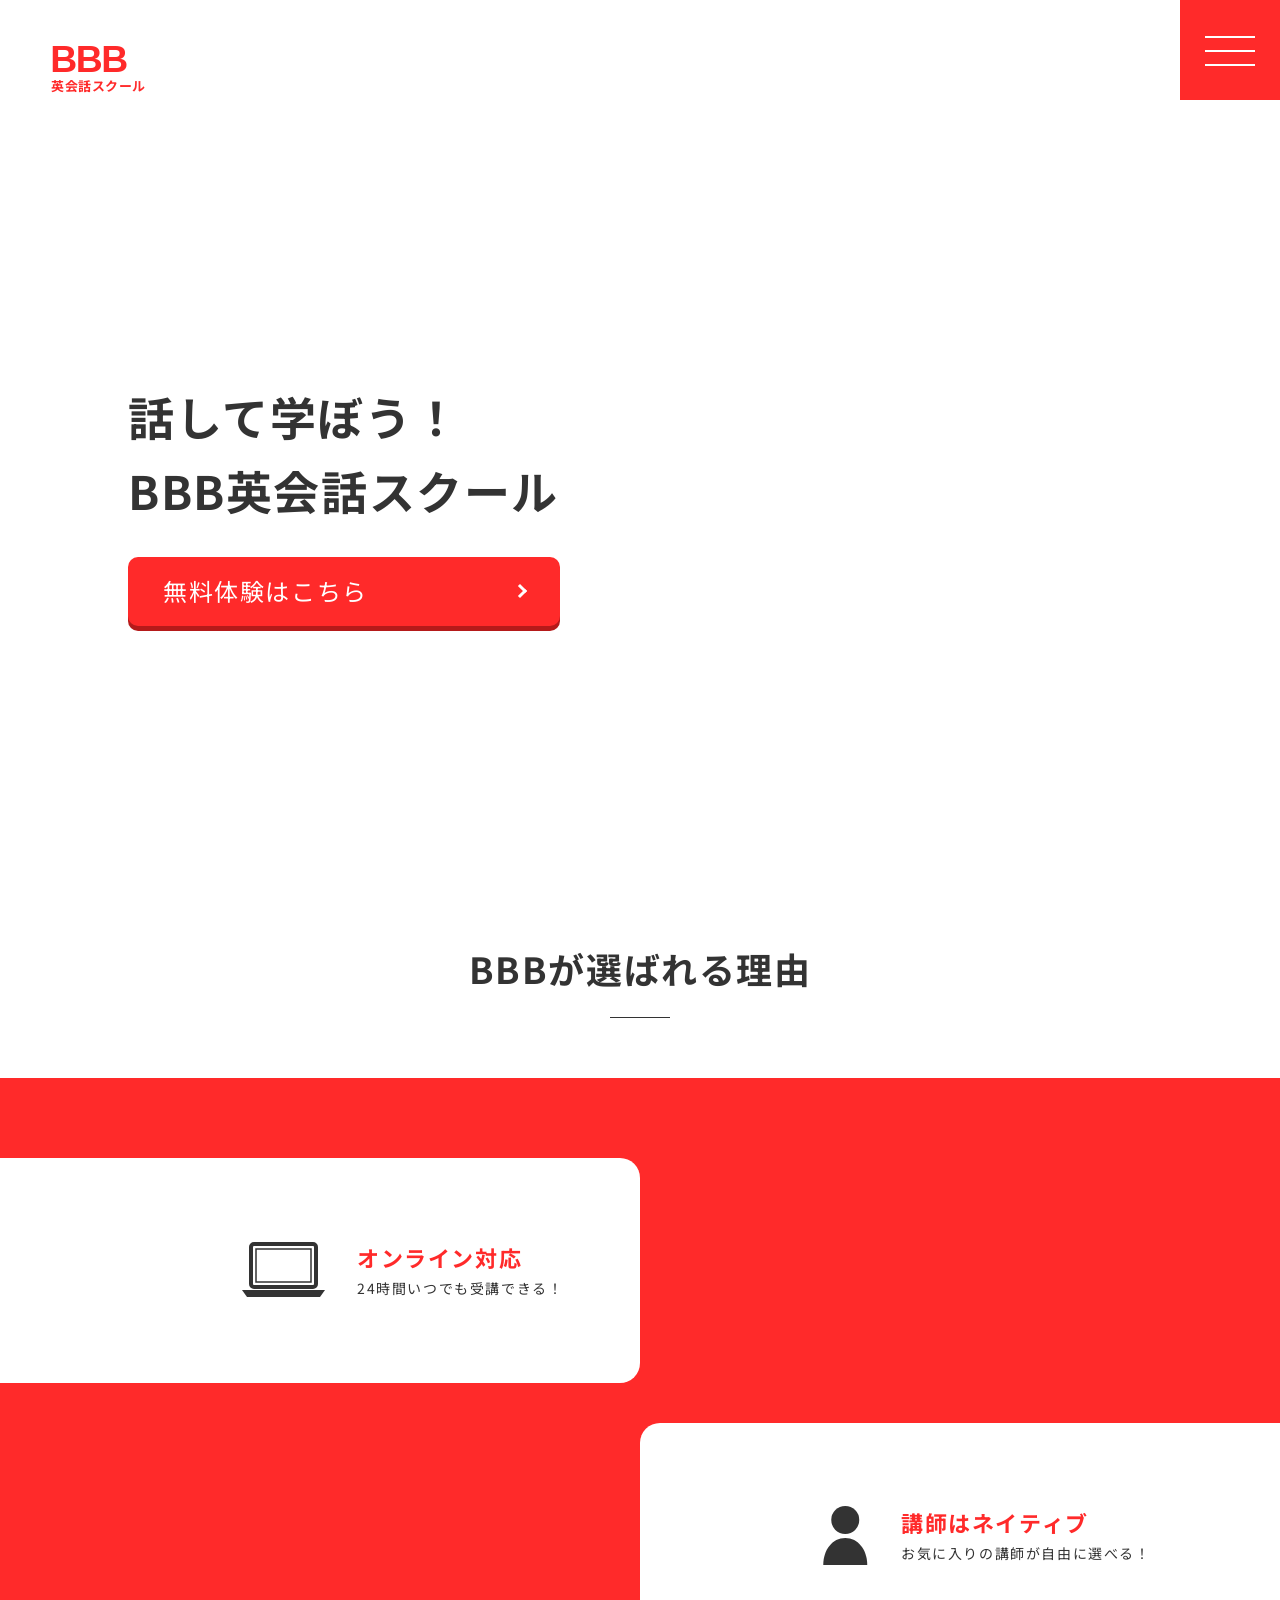
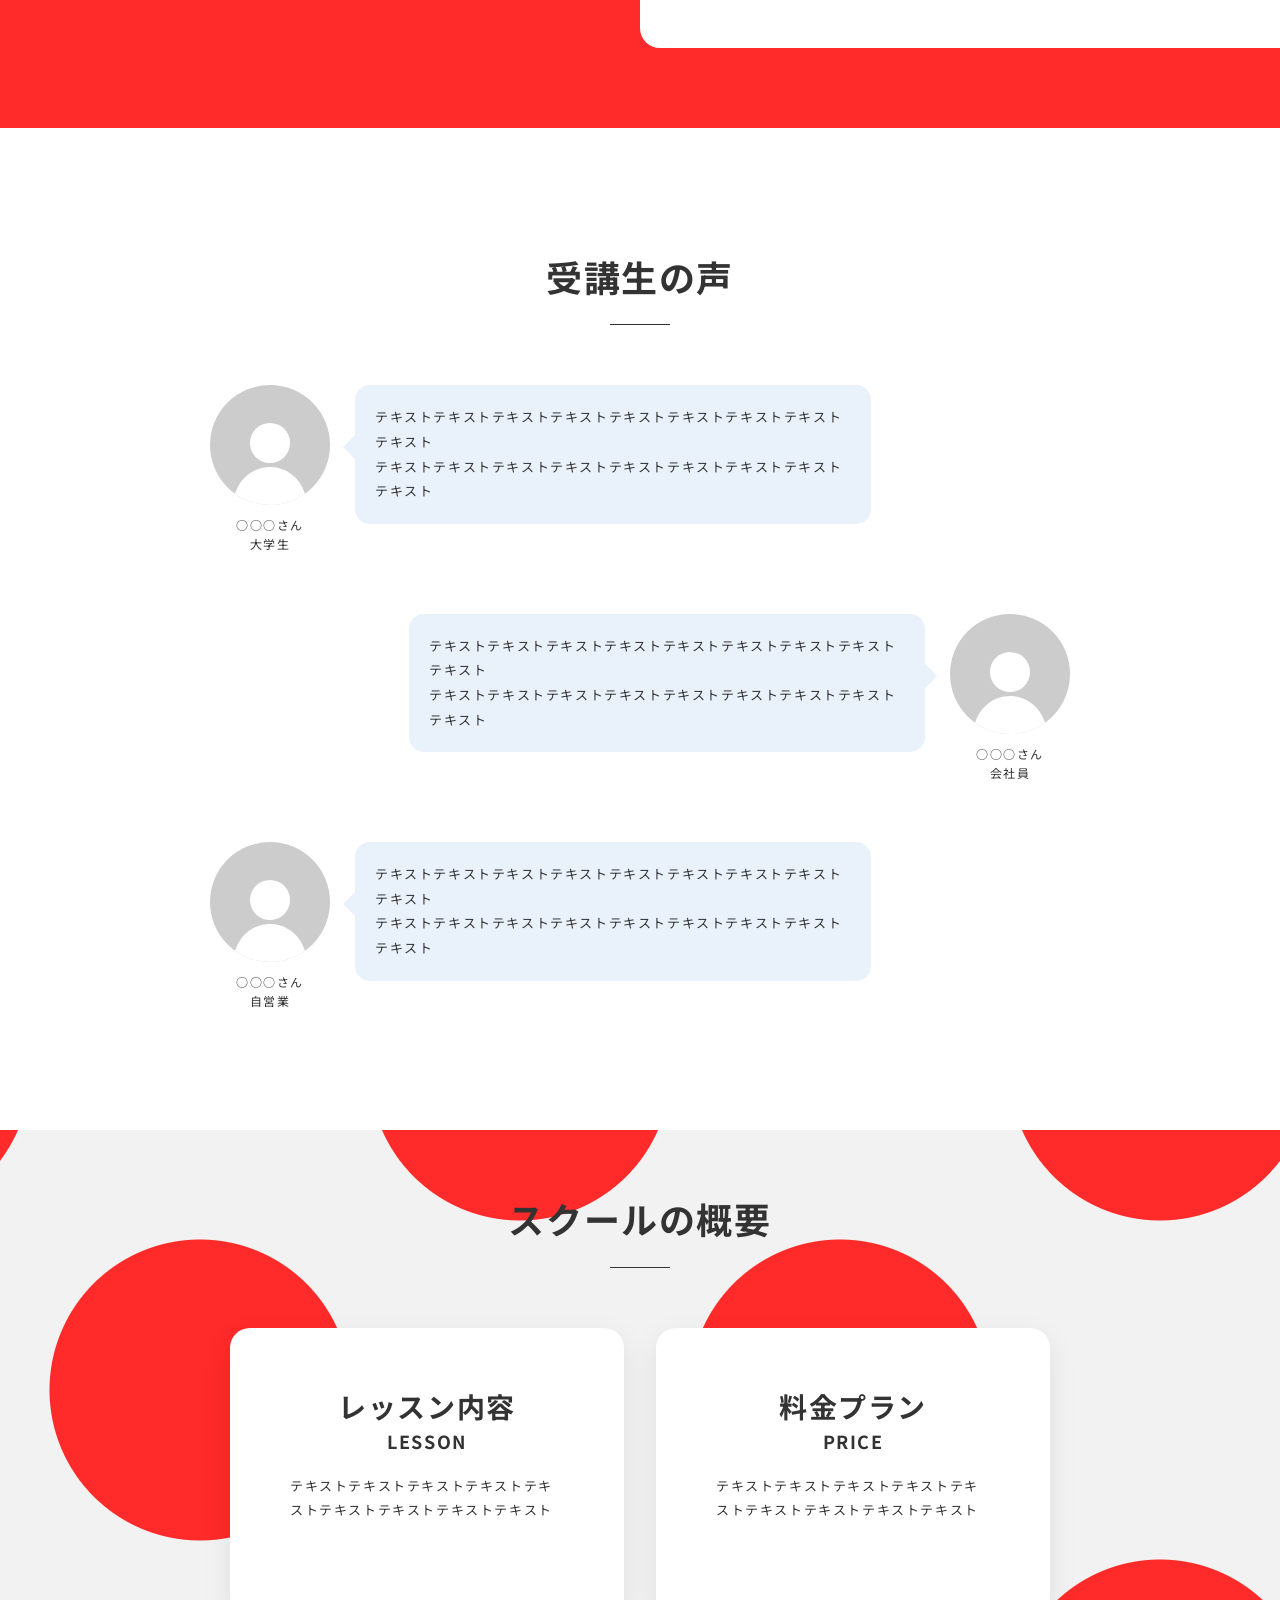
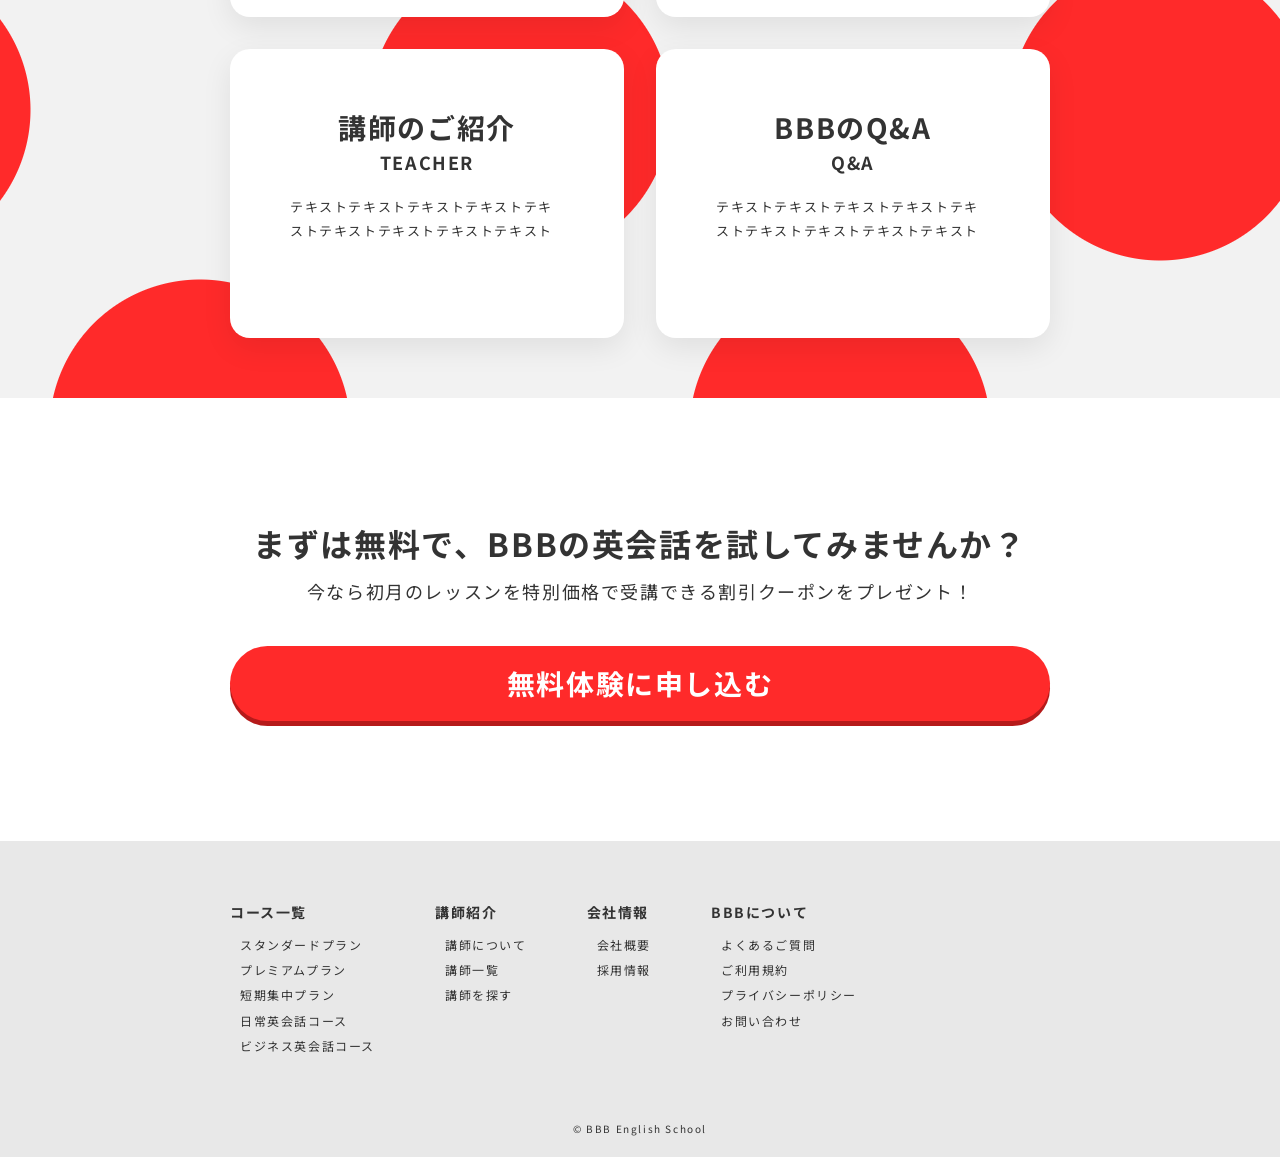
==== eikaiwa.html @ 8617a010 "英会話スクールLP（デザインカンプ再現）を追加" ====
<!DOCTYPE html>
<html lang="ja">
<head>
<meta charset="UTF-8">
<meta name="viewport" content="width=device-width, initial-scale=1.0">
<title>BBB英会話スクール</title>
<meta name="description" content="話して学ぼう！BBB英会話スクール。オンライン対応・講師はネイティブ。まずは無料体験から。">
<link rel="preconnect" href="https://fonts.googleapis.com">
<link href="https://fonts.googleapis.com/css2?family=Noto+Sans+JP:wght@400;700&display=swap" rel="stylesheet">
<link rel="stylesheet" href="eikaiwa.css">
</head>
<body>

<header>
  <h1 class="site-title"><a href="#"><svg class="logo" viewBox="0 0 400 225" aria-label="BBB英会話スクール"><text x="0" y="130" font-family="Arial Black,Arial,sans-serif" font-weight="900" font-size="150" fill="#ff2a2a" letter-spacing="-6">BBB</text><text x="4" y="205" font-family="Noto Sans JP,sans-serif" font-weight="700" font-size="52" fill="#ff2a2a" letter-spacing="2">英会話スクール</text></svg></a></h1>
  <button class="hamburger" id="hamburger" aria-label="メニュー" aria-expanded="false"><span></span><span></span><span></span></button>
  <nav class="nav" id="nav">
    <svg class="logo" viewBox="0 0 400 225" aria-hidden="true"><text x="0" y="130" font-family="Arial Black,Arial,sans-serif" font-weight="900" font-size="150" fill="#fff" letter-spacing="-6">BBB</text><text x="4" y="205" font-family="Noto Sans JP,sans-serif" font-weight="700" font-size="52" fill="#fff" letter-spacing="2">英会話スクール</text></svg>
    <ul>
      <li><a href="#reason">BBBが選ばれる理由</a></li>
      <li><a href="#voice">受講生の声</a></li>
      <li><a href="#summary">スクールの概要</a></li>
    </ul>
    <a class="btn" href="#cta">無料体験に申し込む</a>
  </nav>
</header>

<main>
  <div class="mainvisual">
    <div class="text">
      <p class="title">話して学ぼう！<br>BBB英会話スクール</p>
      <a class="btn" href="#cta">無料体験はこちら</a>
    </div>
    <ul class="fade">
      <li><img src="eikaiwa-mv1.jpg" alt="ホワイトボードの前で笑顔で教える講師"></li>
      <li class="alt2"><img src="eikaiwa-mv1.jpg" alt=""></li>
      <li class="alt3"><img src="eikaiwa-mv1.jpg" alt=""></li>
    </ul>
  </div>

  <section id="reason">
    <h2 class="section-title">BBBが選ばれる理由</h2>
    <div class="bg">
      <div class="slide slide-left">
        <svg viewBox="0 0 174 120" aria-hidden="true"><rect x="22" y="8" width="130" height="86" rx="6" fill="none" stroke="currentColor" stroke-width="8"/><rect x="32" y="18" width="110" height="66" fill="none" stroke="currentColor" stroke-width="3"/><path d="M4 100h166l-10 14H14z"/></svg>
        <p><span class="head">オンライン対応</span><br><span class="sub">24時間いつでも受講できる！</span></p>
      </div>
      <div class="slide slide-right">
        <svg viewBox="0 0 101 120" aria-hidden="true"><circle cx="50" cy="30" r="28"/><path d="M6 120c0-30 18-54 44-54s44 24 44 54z"/></svg>
        <p><span class="head">講師はネイティブ</span><br><span class="sub">お気に入りの講師が自由に選べる！</span></p>
      </div>
    </div>
  </section>

  <section id="voice" class="wrapper">
    <h2 class="section-title">受講生の声</h2>
    <div class="balloon item-left">
      <div class="student"><div class="avatar"><svg viewBox="0 0 90 90"><circle cx="45" cy="28" r="20"/><path d="M8 92c0-22 16-40 37-40s37 18 37 40z"/></svg></div><p class="name">○○○さん<br>大学生</p></div>
      <div class="balloon-text"><p>テキストテキストテキストテキストテキストテキストテキストテキストテキスト<br>テキストテキストテキストテキストテキストテキストテキストテキストテキスト</p></div>
    </div>
    <div class="balloon item-right">
      <div class="student"><div class="avatar"><svg viewBox="0 0 90 90"><circle cx="45" cy="28" r="20"/><path d="M8 92c0-22 16-40 37-40s37 18 37 40z"/></svg></div><p class="name">○○○さん<br>会社員</p></div>
      <div class="balloon-text"><p>テキストテキストテキストテキストテキストテキストテキストテキストテキスト<br>テキストテキストテキストテキストテキストテキストテキストテキストテキスト</p></div>
    </div>
    <div class="balloon item-left">
      <div class="student"><div class="avatar"><svg viewBox="0 0 90 90"><circle cx="45" cy="28" r="20"/><path d="M8 92c0-22 16-40 37-40s37 18 37 40z"/></svg></div><p class="name">○○○さん<br>自営業</p></div>
      <div class="balloon-text"><p>テキストテキストテキストテキストテキストテキストテキストテキストテキスト<br>テキストテキストテキストテキストテキストテキストテキストテキストテキスト</p></div>
    </div>
  </section>

  <section id="summary">
    <div class="wrapper">
      <h2 class="section-title">スクールの概要</h2>
      <ul class="menu">
        <li><h3 class="menu-title"><span class="ja">レッスン内容</span><span class="en">LESSON</span></h3><p>テキストテキストテキストテキストテキストテキストテキストテキストテキスト</p></li>
        <li><h3 class="menu-title"><span class="ja">料金プラン</span><span class="en">PRICE</span></h3><p>テキストテキストテキストテキストテキストテキストテキストテキストテキスト</p></li>
        <li><h3 class="menu-title"><span class="ja">講師のご紹介</span><span class="en">TEACHER</span></h3><p>テキストテキストテキストテキストテキストテキストテキストテキストテキスト</p></li>
        <li><h3 class="menu-title"><span class="ja">BBBのQ&amp;A</span><span class="en">Q&amp;A</span></h3><p>テキストテキストテキストテキストテキストテキストテキストテキストテキスト</p></li>
      </ul>
    </div>
  </section>

  <section id="cta">
    <div class="wrapper">
      <p class="title">まずは無料で、BBBの英会話を試してみませんか？</p>
      <p class="catchphrase">今なら初月のレッスンを特別価格で受講できる割引クーポンをプレゼント！</p>
      <a class="btn" href="#">無料体験に申し込む</a>
    </div>
  </section>
</main>

<footer>
  <div class="wrapper">
    <ul class="inner">
      <li class="col"><p class="col-title">コース一覧</p><ul><li><a href="#">スタンダードプラン</a></li><li><a href="#">プレミアムプラン</a></li><li><a href="#">短期集中プラン</a></li><li><a href="#">日常英会話コース</a></li><li><a href="#">ビジネス英会話コース</a></li></ul></li>
      <li class="col"><p class="col-title">講師紹介</p><ul><li><a href="#">講師について</a></li><li><a href="#">講師一覧</a></li><li><a href="#">講師を探す</a></li></ul></li>
      <li class="col"><p class="col-title">会社情報</p><ul><li><a href="#">会社概要</a></li><li><a href="#">採用情報</a></li></ul></li>
      <li class="col"><p class="col-title">BBBについて</p><ul><li><a href="#">よくあるご質問</a></li><li><a href="#">ご利用規約</a></li><li><a href="#">プライバシーポリシー</a></li><li><a href="#">お問い合わせ</a></li></ul></li>
    </ul>
    <small class="copyright">© BBB English School</small>
  </div>
</footer>

<script>
(function(){
  var h=document.getElementById('hamburger'),n=document.getElementById('nav');
  function toggle(f){var o=f===undefined?!n.classList.contains('open'):f;n.classList.toggle('open',o);h.classList.toggle('open',o);h.setAttribute('aria-expanded',o);document.body.style.overflow=o?'hidden':''}
  h.addEventListener('click',function(){toggle()});
  n.querySelectorAll('a').forEach(function(a){a.addEventListener('click',function(){toggle(false)})});
  // 画像が無い場合は前の画像で代用（スライドショーを止めない）
  // スクロールで表示（inview）
  var io=new IntersectionObserver(function(es){es.forEach(function(e){if(e.isIntersecting){e.target.classList.add('in');io.unobserve(e.target)}})},{threshold:.3});
  document.querySelectorAll('.balloon').forEach(function(el){io.observe(el)});
  var io2=new IntersectionObserver(function(es){es.forEach(function(e){if(e.isIntersecting){e.target.querySelectorAll('.slide').forEach(function(s){s.classList.add('in')});io2.unobserve(e.target)}})},{threshold:.2});
  io2.observe(document.querySelector('#reason .bg'));
})();
</script>
</body>
</html>
---- eikaiwa.css ----
/* ===== base ===== */
:root{
  --red:#ff2a2a;--ink:#333;--gray:#e8e8e8;--pale:#e9f1fb;--white:#fff;
  --w:860px;
}
*,*::before,*::after{box-sizing:border-box;margin:0;padding:0}
html{scroll-behavior:smooth}
body{font-family:"Noto Sans JP","Hiragino Kaku Gothic ProN","Yu Gothic","Meiryo",sans-serif;color:var(--ink);font-size:16px;letter-spacing:.1em;line-height:1.6;background:#fff;overflow-x:hidden}
img{max-width:100%;height:auto;vertical-align:bottom}
a{color:inherit;text-decoration:none}
ul{list-style:none}
.wrapper{max-width:var(--w);margin:0 auto;padding:0 20px}
.section-title{font-size:36px;font-weight:700;text-align:center;line-height:1.6;margin-bottom:60px;position:relative;padding-bottom:20px}
.section-title::after{content:"";position:absolute;left:50%;bottom:0;width:60px;height:1px;background:var(--ink);transform:translateX(-50%)}

/* ===== header ===== */
header{position:absolute;top:0;left:0;width:100%;height:100px;padding:40px 0 0 50px;z-index:10}
.site-title{width:100px;line-height:1}
.site-title a{display:block}
.logo{display:block;width:100px;height:56px}
.hamburger{position:fixed;top:0;right:0;width:100px;height:100px;background:var(--red);z-index:30;cursor:pointer;border:0}
.hamburger span{position:absolute;left:25px;width:50px;height:2px;background:#fff;transition:.3s}
.hamburger span:nth-child(1){top:36px}
.hamburger span:nth-child(2){top:50px}
.hamburger span:nth-child(3){top:64px}
.hamburger.open span:nth-child(1){top:50px;transform:rotate(45deg)}
.hamburger.open span:nth-child(2){opacity:0}
.hamburger.open span:nth-child(3){top:50px;transform:rotate(-45deg)}
.nav{position:fixed;inset:0;background:var(--red);z-index:20;display:flex;flex-direction:column;align-items:center;justify-content:center;opacity:0;visibility:hidden;transition:.4s}
.nav.open{opacity:1;visibility:visible}
.nav .logo{position:absolute;top:40px;left:50px}
.nav li{margin:10px 0}
.nav li a{color:#fff;font-weight:700;font-size:16px;position:relative;padding-bottom:4px}
.nav li a::after{content:"";position:absolute;left:0;bottom:0;width:100%;height:1px;background:#fff;transform:scaleX(0);transition:.3s;transform-origin:left}
.nav li a:hover::after{transform:scaleX(1)}
.nav .btn{margin-top:30px;width:250px;padding:15px 0;border:1px solid #fff;color:#fff;font-weight:700;text-align:center;transition:.3s}
.nav .btn:hover{background:#fff;color:var(--red)}

/* ===== main visual ===== */
.mainvisual{position:relative;height:720px;margin-top:100px}
.mainvisual .fade{position:absolute;top:0;right:0;width:75%;height:100%;overflow:hidden}
.mainvisual .fade li{position:absolute;inset:0;opacity:0;animation:fade 15s infinite}
.mainvisual .fade li:nth-child(2){animation-delay:5s}
.mainvisual .fade li:nth-child(3){animation-delay:10s}
.mainvisual .fade img{width:100%;height:100%;object-fit:cover;-webkit-mask-image:linear-gradient(90deg,transparent,#000 15%,#000 100%);mask-image:linear-gradient(90deg,transparent,#000 15%,#000 100%)}
.mainvisual .fade .alt2 img{transform:scale(1.12);object-position:30% 40%}
.mainvisual .fade .alt3 img{transform:scale(1.25);object-position:70% 20%}
@keyframes fade{0%{opacity:0}8%{opacity:1}33%{opacity:1}41%{opacity:0}100%{opacity:0}}
.mainvisual .text{position:absolute;left:10%;top:280px;width:432px;z-index:2}
.mainvisual .title{font-size:46px;font-weight:700;line-height:1.6;margin-bottom:30px;text-shadow:0 0 12px rgba(255,255,255,.9),0 0 30px rgba(255,255,255,.9)}
.mainvisual .btn{display:flex;align-items:center;justify-content:center;gap:24px;width:100%;padding:15px 35px;background:var(--red);color:#fff;font-size:24px;border-radius:10px;box-shadow:0 5px 0 #b51a1a;transition:.2s}
.mainvisual .btn::after{content:"";width:10px;height:10px;border-top:3px solid #fff;border-right:3px solid #fff;transform:rotate(45deg);margin-left:auto}
.mainvisual .btn:hover{transform:translateY(3px);box-shadow:0 2px 0 #b51a1a}

/* ===== reason ===== */
#reason{padding-top:120px}
#reason .bg{background:var(--red);padding:80px 0;overflow:hidden}
.slide{background:#fff;width:50%;height:225px;display:flex;align-items:center;gap:30px;padding:0 40px}
.slide-left{border-radius:0 20px 20px 0;padding-left:calc(50% - 400px);margin-right:auto;transform:translateX(-100%);opacity:0}
.slide-right{border-radius:20px 0 0 20px;padding-left:180px;margin-left:auto;margin-top:40px;transform:translateX(100%);opacity:0}
.slide.in{transform:none;opacity:1;transition:transform 1s cubic-bezier(.2,.8,.2,1),opacity .8s}
.slide svg{flex:0 0 87px;height:60px;fill:var(--ink)}
.slide-right svg{flex-basis:51px}
.slide .head{font-size:22px;font-weight:700;color:var(--red);line-height:1.6}
.slide .sub{font-size:14px}

/* ===== voice ===== */
#voice{padding:120px 0}
.balloon{display:flex;align-items:flex-start;gap:25px;margin-bottom:60px}
.balloon:last-child{margin-bottom:0}
.item-right{flex-direction:row-reverse}
.student{flex:0 0 120px;text-align:center}
.student .avatar{width:120px;height:120px;border-radius:50%;background:#ccc;display:flex;align-items:flex-end;justify-content:center;overflow:hidden}
.student .avatar svg{width:90px;height:90px;fill:#fff}
.student .name{font-size:12px;line-height:1.6;margin-top:10px}
.balloon-text{position:relative;background:var(--pale);border-radius:15px;padding:20px;width:516px;max-width:100%;transform:scale(.6);opacity:0;transform-origin:left center}
.item-right .balloon-text{transform-origin:right center}
.balloon-text::before{content:"";position:absolute;top:50px;left:-24px;border:12px solid transparent;border-right-color:var(--pale)}
.item-right .balloon-text::before{left:auto;right:-24px;border-right-color:transparent;border-left-color:var(--pale)}
.balloon-text p{font-size:13px;line-height:1.9}
.balloon.in .balloon-text{transform:none;opacity:1;transition:transform .6s cubic-bezier(.3,1.5,.4,1),opacity .4s}

/* ===== summary ===== */
#summary{padding:60px 0;background-color:#f2f2f2;
 background-image:radial-gradient(circle at 50% 50%,var(--red) 0 150px,transparent 151px),radial-gradient(circle at 50% 50%,var(--red) 0 150px,transparent 151px);
 background-size:640px 640px,640px 640px;background-position:-120px -60px,200px 260px}
.menu{display:grid;grid-template-columns:1fr 1fr;gap:32px}
.menu li{background:#fff;border-radius:20px;padding:60px;min-height:289px;box-shadow:0 10px 30px rgba(0,0,0,.08)}
.menu-title{text-align:center;margin-bottom:20px;line-height:1.3}
.menu-title .ja{display:block;font-size:28px;font-weight:700}
.menu-title .en{display:block;font-size:18px;font-weight:700;margin-top:6px}
.menu p{font-size:13px;line-height:1.9}

/* ===== cta ===== */
#cta{padding:120px 0}
#cta .title{font-size:32px;font-weight:700;text-align:center;line-height:1.6}
#cta .catchphrase{font-size:18px;text-align:center;margin:8px 0 40px}
#cta .btn{display:block;background:var(--red);color:#fff;font-size:28px;font-weight:700;text-align:center;padding:15px;border-radius:40px;box-shadow:0 5px 0 #b51a1a;transition:.2s}
#cta .btn:hover{transform:translateY(3px);box-shadow:0 2px 0 #b51a1a}

/* ===== footer ===== */
footer{background:var(--gray);padding:60px 0 20px}
footer .inner{display:flex;gap:60px;flex-wrap:wrap}
footer .col-title{font-size:14px;font-weight:700;margin-bottom:12px}
footer .col li{font-size:12px;margin-bottom:6px;padding-left:10px}
footer .col li a:hover{text-decoration:underline}
footer .copyright{display:block;text-align:center;font-size:10px;margin-top:60px}

/* ===== responsive ===== */
@media (max-width:960px){
  .slide-left{padding-left:40px}
  .slide-right{padding-left:60px}
}
@media (max-width:767px){
  body{letter-spacing:.05em}
  header{padding:20px 0 0 20px;height:80px}
  .hamburger{width:70px;height:70px}
  .hamburger span{left:17px;width:36px}
  .hamburger span:nth-child(1){top:24px}.hamburger span:nth-child(2){top:35px}.hamburger span:nth-child(3){top:46px}
  .hamburger.open span:nth-child(1),.hamburger.open span:nth-child(3){top:35px}
  .nav .logo{top:20px;left:20px}
  .section-title{font-size:26px;margin-bottom:40px}
  .mainvisual{height:auto;margin-top:80px;padding-bottom:40px}
  .mainvisual .fade{position:relative;width:100%;height:240px}
  .mainvisual .fade img{mask-image:none;-webkit-mask-image:none}
  .mainvisual .text{position:static;width:auto;padding:24px 20px 0}
  .mainvisual .title{font-size:28px;margin-bottom:20px;text-shadow:none}
  .mainvisual .btn{font-size:18px;padding:14px 24px}
  #reason{padding-top:60px}
  #reason .bg{padding:40px 0}
  .slide{width:88%;height:auto;padding:24px 20px;gap:18px}
  .slide-left{padding-left:20px}
  .slide-right{padding-left:20px;margin-top:24px}
  .slide svg{flex-basis:56px;height:44px}
  .slide-right svg{flex-basis:36px}
  .slide .head{font-size:18px}
  #voice{padding:60px 0}
  .balloon{gap:14px;margin-bottom:36px}
  .student{flex-basis:70px}
  .student .avatar{width:70px;height:70px}
  .student .avatar svg{width:52px;height:52px}
  .student .name{font-size:10px}
  .balloon-text{padding:14px}
  .balloon-text::before{top:24px}
  #summary{background-size:360px 360px,360px 360px;background-position:-90px -40px,90px 140px;background-image:radial-gradient(circle at 50% 50%,var(--red) 0 80px,transparent 81px),radial-gradient(circle at 50% 50%,var(--red) 0 80px,transparent 81px);padding:40px 0}
  .menu{grid-template-columns:1fr;gap:20px}
  .menu li{padding:36px 28px;min-height:0}
  .menu-title .ja{font-size:22px}
  #cta{padding:60px 0}
  #cta .title{font-size:20px}
  #cta .catchphrase{font-size:13px}
  #cta .btn{font-size:18px}
  footer .inner{gap:24px 32px}
  footer .col{width:calc(50% - 16px)}
}
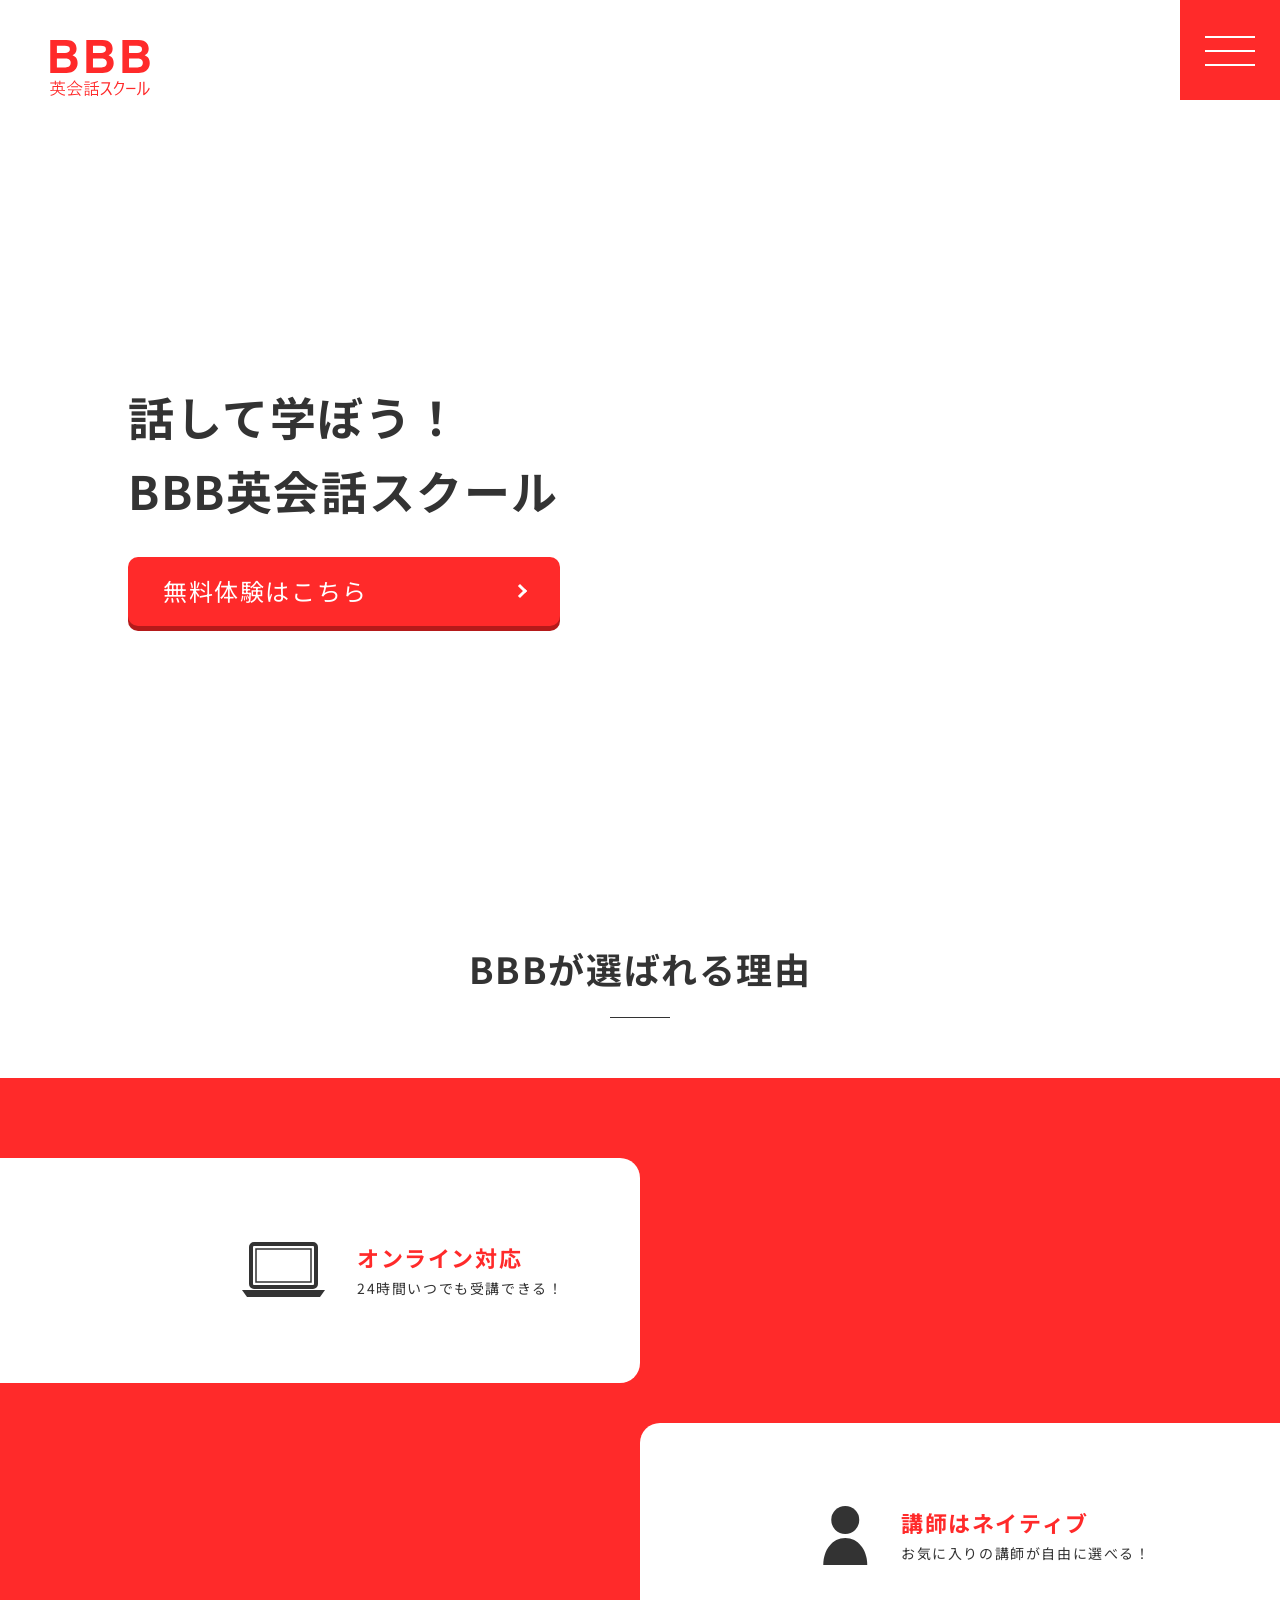
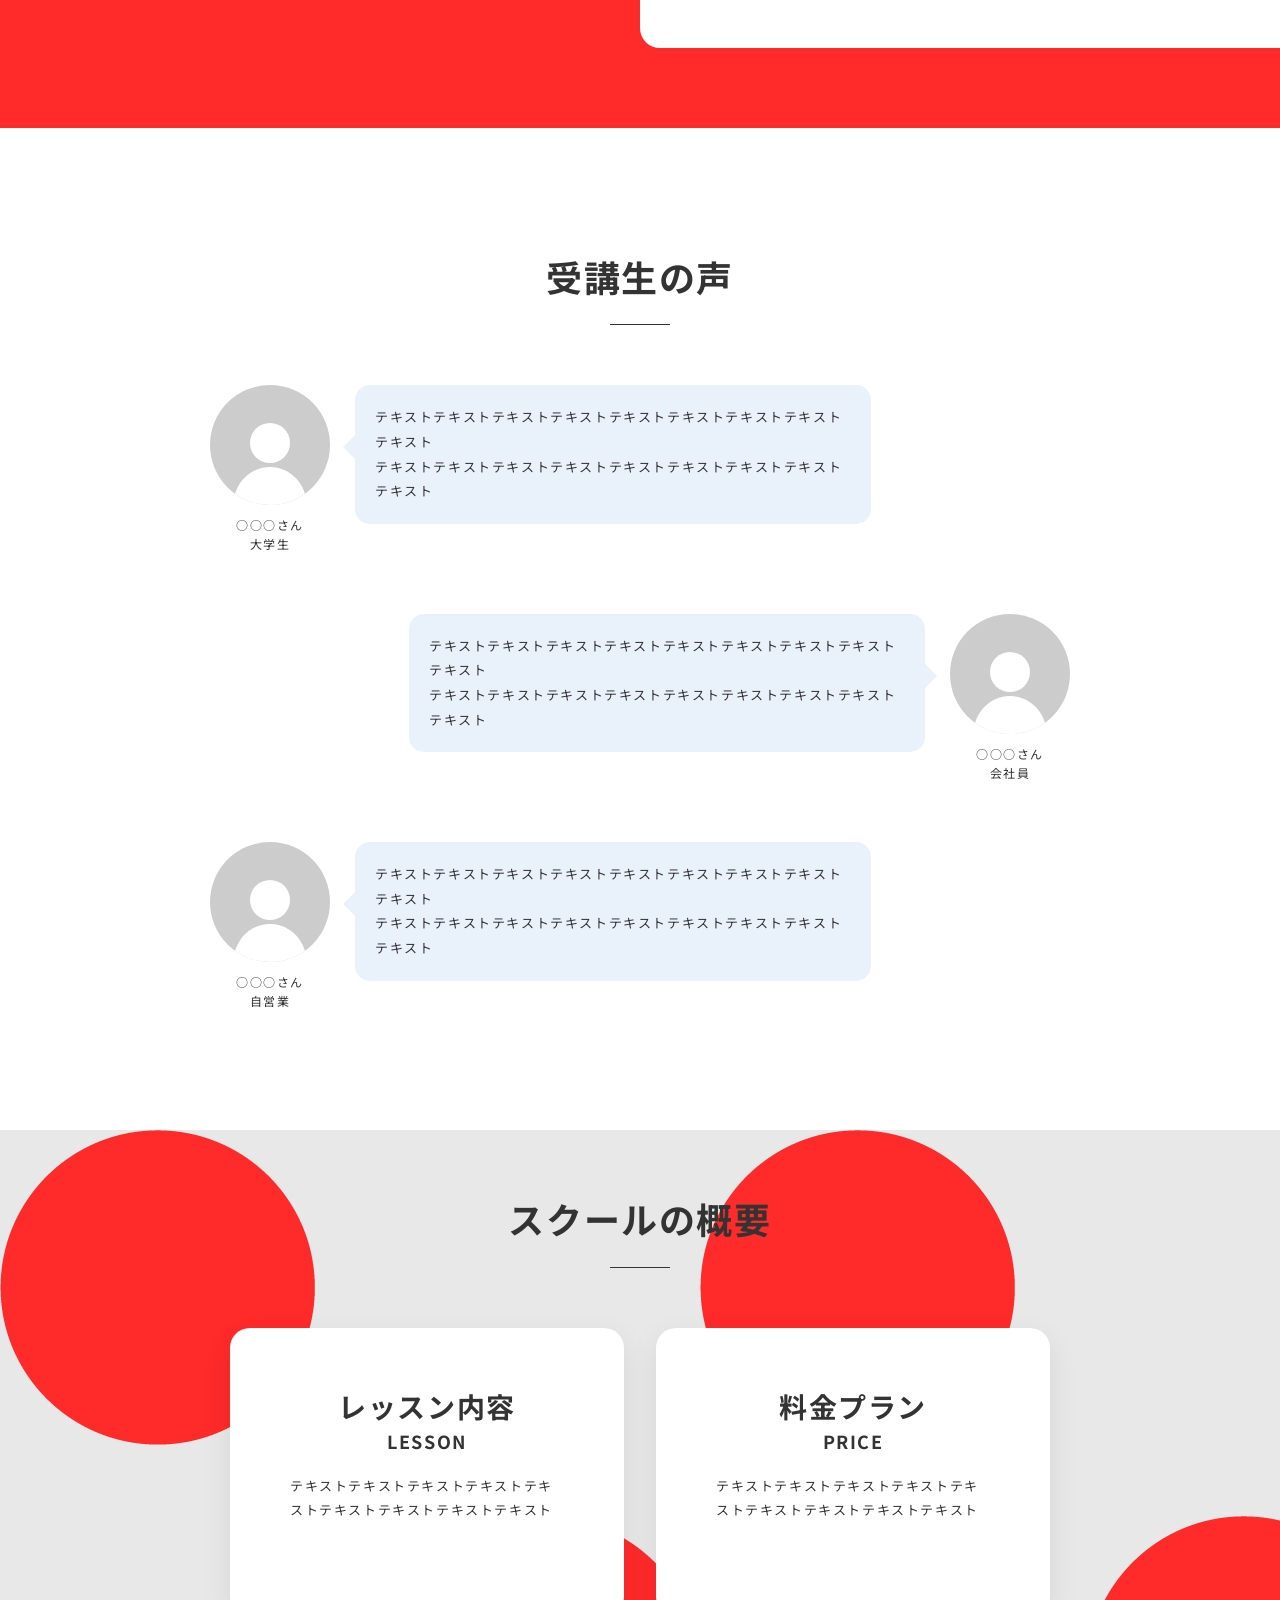
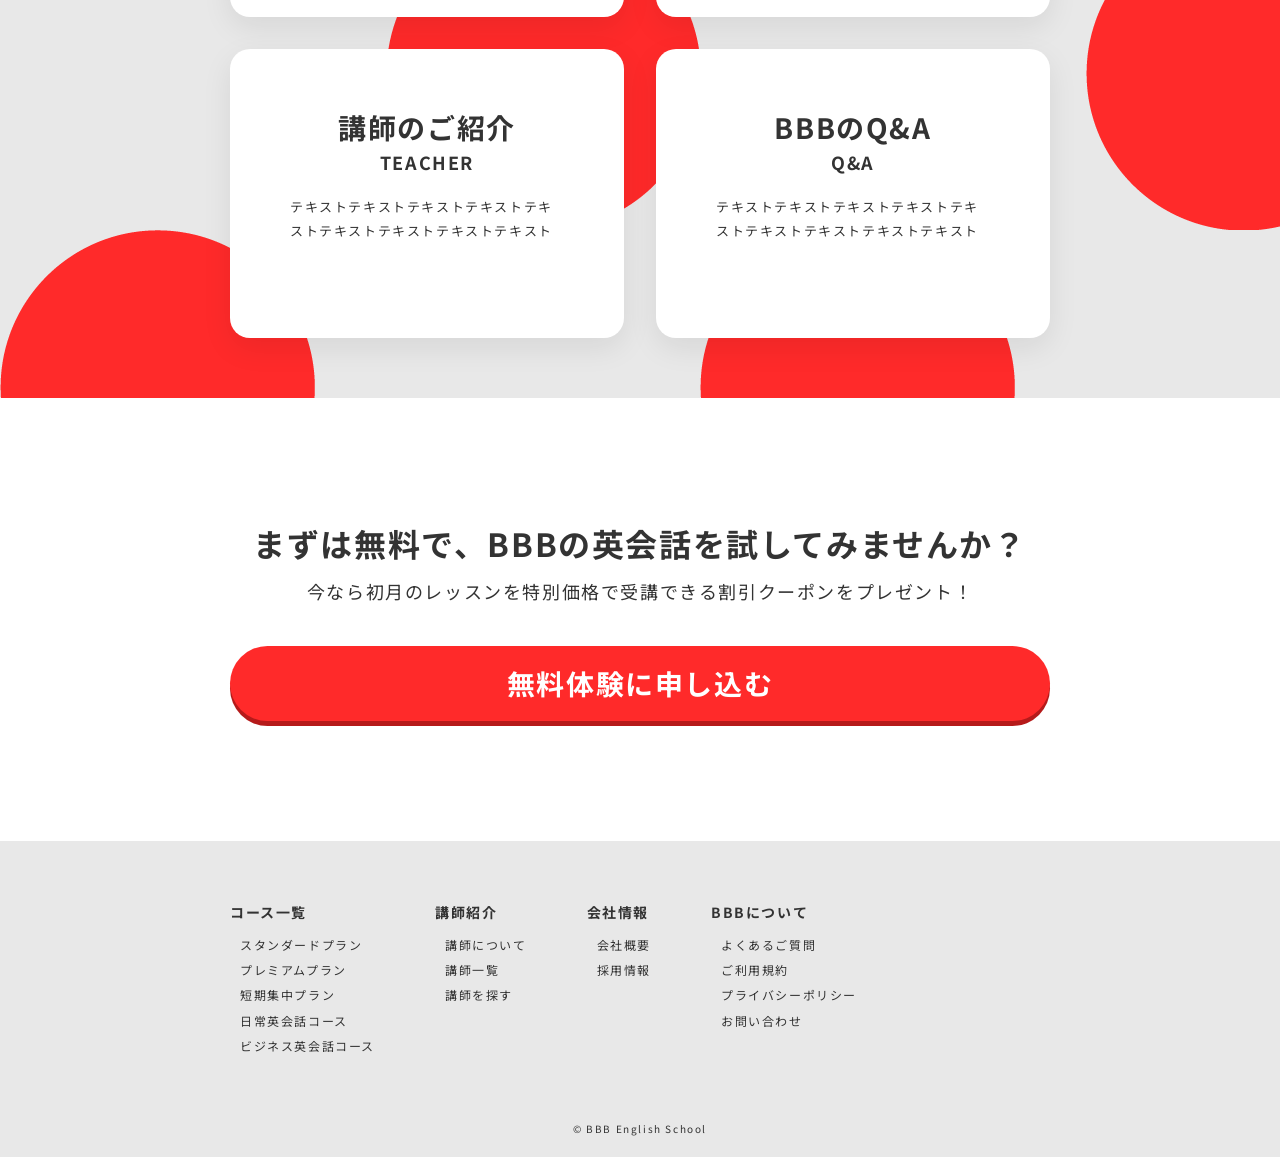
==== commit e0d9e2e7: "英会話LP：写真3枚・ロゴ・背景を本物に差し替え" ====
--- a/eikaiwa.html
+++ b/eikaiwa.html
@@ -12,10 +12,10 @@
 <body>
 
 <header>
-  <h1 class="site-title"><a href="#"><svg class="logo" viewBox="0 0 400 225" aria-label="BBB英会話スクール"><text x="0" y="130" font-family="Arial Black,Arial,sans-serif" font-weight="900" font-size="150" fill="#ff2a2a" letter-spacing="-6">BBB</text><text x="4" y="205" font-family="Noto Sans JP,sans-serif" font-weight="700" font-size="52" fill="#ff2a2a" letter-spacing="2">英会話スクール</text></svg></a></h1>
+  <h1 class="site-title"><a href="#"><img class="logo" src="eikaiwa-logo-r.svg" alt="BBB英会話スクール"></a></h1>
   <button class="hamburger" id="hamburger" aria-label="メニュー" aria-expanded="false"><span></span><span></span><span></span></button>
   <nav class="nav" id="nav">
-    <svg class="logo" viewBox="0 0 400 225" aria-hidden="true"><text x="0" y="130" font-family="Arial Black,Arial,sans-serif" font-weight="900" font-size="150" fill="#fff" letter-spacing="-6">BBB</text><text x="4" y="205" font-family="Noto Sans JP,sans-serif" font-weight="700" font-size="52" fill="#fff" letter-spacing="2">英会話スクール</text></svg>
+    <img class="logo" src="eikaiwa-logo-w.svg" alt="">
     <ul>
       <li><a href="#reason">BBBが選ばれる理由</a></li>
       <li><a href="#voice">受講生の声</a></li>
@@ -33,8 +33,8 @@
     </div>
     <ul class="fade">
       <li><img src="eikaiwa-mv1.jpg" alt="ホワイトボードの前で笑顔で教える講師"></li>
-      <li class="alt2"><img src="eikaiwa-mv1.jpg" alt=""></li>
-      <li class="alt3"><img src="eikaiwa-mv1.jpg" alt=""></li>
+      <li><img src="eikaiwa-mainvisual2.jpg" alt="黒板に英文を書く受講生"></li>
+      <li><img src="eikaiwa-mainvisual3.jpg" alt="オンラインレッスンの様子"></li>
     </ul>
   </div>
 
--- a/eikaiwa.css
+++ b/eikaiwa.css
@@ -43,8 +43,6 @@
 .mainvisual .fade li:nth-child(2){animation-delay:5s}
 .mainvisual .fade li:nth-child(3){animation-delay:10s}
 .mainvisual .fade img{width:100%;height:100%;object-fit:cover;-webkit-mask-image:linear-gradient(90deg,transparent,#000 15%,#000 100%);mask-image:linear-gradient(90deg,transparent,#000 15%,#000 100%)}
-.mainvisual .fade .alt2 img{transform:scale(1.12);object-position:30% 40%}
-.mainvisual .fade .alt3 img{transform:scale(1.25);object-position:70% 20%}
 @keyframes fade{0%{opacity:0}8%{opacity:1}33%{opacity:1}41%{opacity:0}100%{opacity:0}}
 .mainvisual .text{position:absolute;left:10%;top:280px;width:432px;z-index:2}
 .mainvisual .title{font-size:46px;font-weight:700;line-height:1.6;margin-bottom:30px;text-shadow:0 0 12px rgba(255,255,255,.9),0 0 30px rgba(255,255,255,.9)}
@@ -81,9 +79,7 @@
 .balloon.in .balloon-text{transform:none;opacity:1;transition:transform .6s cubic-bezier(.3,1.5,.4,1),opacity .4s}
 
 /* ===== summary ===== */
-#summary{padding:60px 0;background-color:#f2f2f2;
- background-image:radial-gradient(circle at 50% 50%,var(--red) 0 150px,transparent 151px),radial-gradient(circle at 50% 50%,var(--red) 0 150px,transparent 151px);
- background-size:640px 640px,640px 640px;background-position:-120px -60px,200px 260px}
+#summary{padding:60px 0;background:url(eikaiwa-bg.gif)}
 .menu{display:grid;grid-template-columns:1fr 1fr;gap:32px}
 .menu li{background:#fff;border-radius:20px;padding:60px;min-height:289px;box-shadow:0 10px 30px rgba(0,0,0,.08)}
 .menu-title{text-align:center;margin-bottom:20px;line-height:1.3}
@@ -142,7 +138,7 @@
   .student .name{font-size:10px}
   .balloon-text{padding:14px}
   .balloon-text::before{top:24px}
-  #summary{background-size:360px 360px,360px 360px;background-position:-90px -40px,90px 140px;background-image:radial-gradient(circle at 50% 50%,var(--red) 0 80px,transparent 81px),radial-gradient(circle at 50% 50%,var(--red) 0 80px,transparent 81px);padding:40px 0}
+  #summary{background-size:360px 360px;padding:40px 0}
   .menu{grid-template-columns:1fr;gap:20px}
   .menu li{padding:36px 28px;min-height:0}
   .menu-title .ja{font-size:22px}
